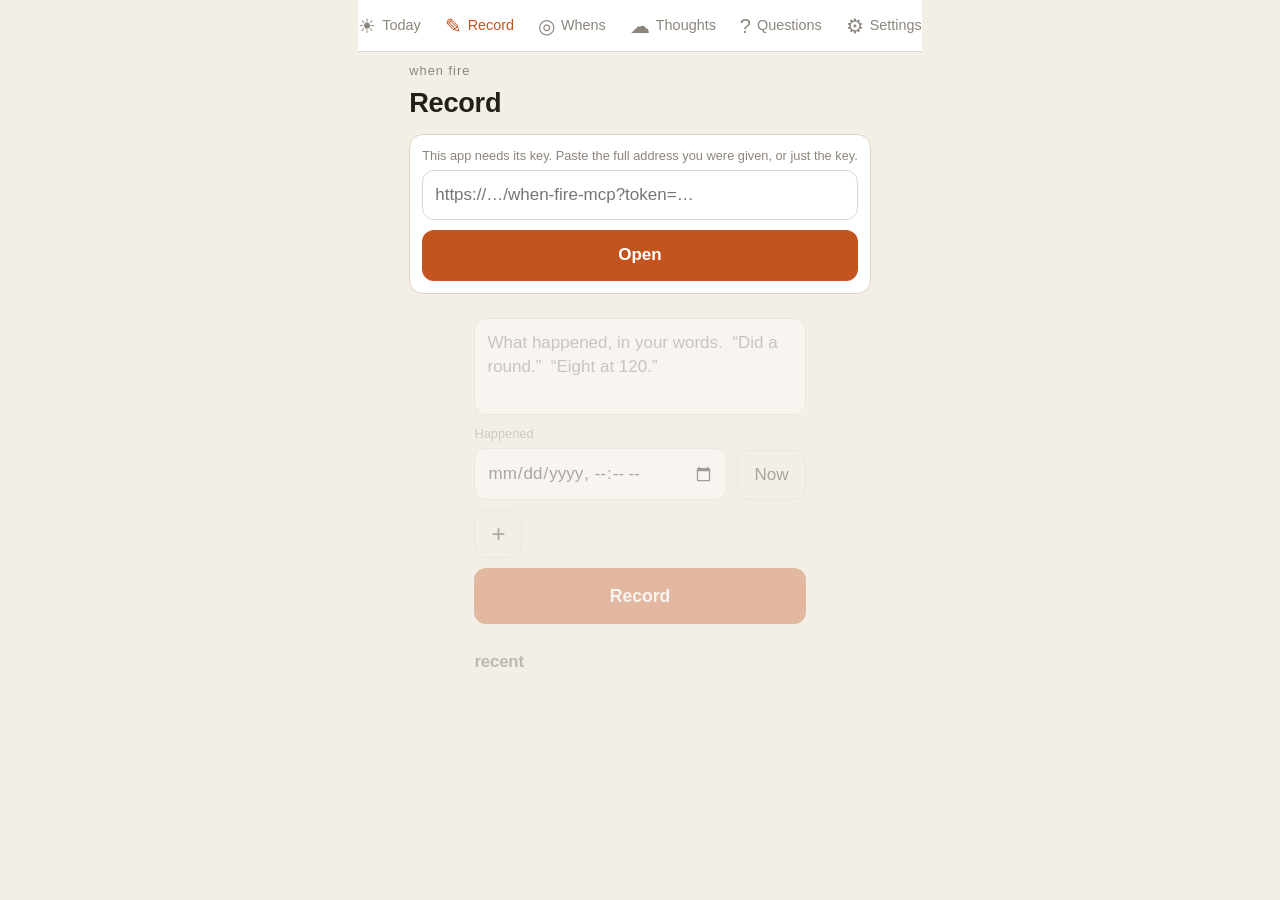
==== docs/index.html @ 35ed4a7f "when fire client: Today renders again (the day variable was declared after its first use) Tuesday, O" ====
<!doctype html>
<html lang="en">
<head>
  <meta charset="utf-8">
  <meta name="viewport" content="width=device-width, initial-scale=1, viewport-fit=cover">
  <title>when fire</title>
  <meta name="description" content="What I said I would do, and what happened.">
  <meta name="color-scheme" content="light dark">
  <meta name="theme-color" content="#f4efe6" media="(prefers-color-scheme: light)">
  <meta name="theme-color" content="#15191c" media="(prefers-color-scheme: dark)">
  <meta name="apple-mobile-web-app-capable" content="yes">
  <meta name="mobile-web-app-capable" content="yes">
  <meta name="apple-mobile-web-app-status-bar-style" content="default">
  <meta name="apple-mobile-web-app-title" content="when fire">
  <link rel="apple-touch-icon" href="./icon-512.png">
  <link rel="icon" href="./icon-512.png" type="image/png">
  <link rel="manifest" href="./manifest.webmanifest">
  <link rel="stylesheet" href="./styles.css?v=20261027a">
</head>
<body data-page="record">
  <header class="top">
    <a class="brand" href="./">when fire</a>
    <h1 class="title">Record</h1>
    <p id="status" class="status" hidden></p>
    <form id="key-form" class="form key" hidden>
      <label class="field">
        <span>This app needs its key.  Paste the full address you were given, or just the key.</span>
        <input id="key-input" type="text" autocapitalize="off" autocomplete="off" spellcheck="false" placeholder="https://…/when-fire-mcp?token=…">
      </label>
      <button type="submit" class="primary">Open</button>
    </form>
  </header>
  <main id="main">

    <section class="record">
      <form id="record-form" class="form">
        <label class="field">
          <span class="visually-hidden">What happened</span>
          <textarea id="said" rows="3" placeholder="What happened, in your words.  “Did a round.”  “Eight at 120.”" autocomplete="off" autocapitalize="sentences"></textarea>
        </label>
        <div class="row time">
          <label class="field grow">
            <span>Happened</span>
            <input id="happened" type="datetime-local">
          </label>
          <button id="now" type="button" class="ghost">Now</button>
        </div>
        <div class="row attach-row">
          <button id="plus" type="button" class="ghost plus" aria-haspopup="true" aria-expanded="false" aria-controls="attach-sheet">+</button>
          <div id="attach-sheet" class="sheet" hidden>
            <label class="sheet-row"><span>Camera</span><input id="pick-camera" type="file" accept="image/*" capture="environment"></label>
            <label class="sheet-row"><span>Photos</span><input id="pick-photos" type="file" accept="image/*"></label>
            <label class="sheet-row"><span>Files</span><input id="pick-files" type="file"></label>
          </div>
          <div id="attached" class="attached" hidden>
            <img id="thumb" class="thumb" alt="the picture to record" hidden>
            <span id="attached-name" class="attached-name"></span>
            <button id="clear-attachment" type="button" class="link">remove</button>
          </div>
        </div>
        <button id="record-btn" type="submit" class="primary big">Record</button>
      </form>
      <section id="pending" class="pending" hidden>
        <h3>Kept on this phone, not yet on the record</h3>
        <ul id="pending-list"></ul>
        <button id="retry" type="button" class="ghost">Send now</button>
      </section>
    </section>
    <section class="log-section" aria-labelledby="recent-h">
      <h2 id="recent-h">Recent</h2>
      <div id="log"></div>
      <p id="log-empty" class="empty" hidden>Nothing recorded yet.</p>
      <button id="log-more" type="button" class="ghost more" hidden>Earlier</button>
    </section>

  </main>
  <nav class="tabs" aria-label="Pages">
    <a href="./today.html" data-page="today"><span class="glyph">☀</span>Today</a>
    <a href="./" data-page="record"><span class="glyph">✎</span>Record</a>
    <a href="./whens.html" data-page="whens"><span class="glyph">◎</span>Whens</a>
    <a href="./thoughts.html" data-page="thoughts"><span class="glyph">☁</span>Thoughts</a>
    <a href="./questions.html" data-page="questions"><span class="glyph">?</span>Questions</a>
    <a href="./settings.html" data-page="settings"><span class="glyph">⚙</span>Settings</a>
  </nav>
  <script src="./app.js?v=20261027b"></script>
</body>
</html>
---- docs/styles.css ----
/* when fire, the web client.  Sunday, October 25, 2026.
   Calm, legible, one hand.  Paper in the light, slate in the dark; one ember for the thing that writes. */

:root {
  --bg: #f4efe6;
  --bg-2: #ffffff;
  --bg-3: #ebe4d8;
  --ink: #23201c;
  --ink-2: #5d574f;
  --ink-3: #8c857b;
  --line: #ddd5c8;
  --ember: #c4541f;
  --ember-ink: #ffffff;
  --met: #2f7d4f;
  --silence: #8c857b;
  --open: #9a6b12;
  --warn-bg: #fbe9d2;
  --ok-bg: #e2f1e6;
  --shadow: 0 1px 2px rgba(35, 32, 28, 0.06);
  --radius: 14px;
  --tabs-h: 64px;
  color-scheme: light dark;
}
@media (prefers-color-scheme: dark) {
  :root {
    --bg: #15191c;
    --bg-2: #1e2428;
    --bg-3: #262d32;
    --ink: #ebe6dd;
    --ink-2: #b4ada2;
    --ink-3: #7f7a72;
    --line: #2f373d;
    --ember: #e0683a;
    --ember-ink: #1a0f08;
    --met: #6cc48d;
    --silence: #8a847b;
    --open: #d5a23b;
    --warn-bg: #3a2a18;
    --ok-bg: #1d3326;
    --shadow: none;
  }
}

* { box-sizing: border-box; }
[hidden] { display: none !important; }
html { -webkit-text-size-adjust: 100%; }
body {
  margin: 0;
  background: var(--bg);
  color: var(--ink);
  font: 17px/1.45 -apple-system, BlinkMacSystemFont, "Segoe UI", Roboto, "Helvetica Neue", Arial, sans-serif;
  padding-bottom: calc(var(--tabs-h) + env(safe-area-inset-bottom) + 16px);
  min-height: 100vh;
}
a { color: inherit; }
button, input, select, textarea { font: inherit; color: inherit; }
h1, h2, h3 { font-weight: 600; letter-spacing: -0.01em; margin: 0; }
h2 { font-size: 1.05rem; color: var(--ink-2); text-transform: lowercase; margin: 22px 0 8px; }
h3 { font-size: 0.95rem; color: var(--ink-2); margin: 14px 0 6px; }
code { font: 0.85em ui-monospace, SFMono-Regular, Menlo, monospace; word-break: break-all; }
.visually-hidden { position: absolute; width: 1px; height: 1px; overflow: hidden; clip: rect(0 0 0 0); white-space: nowrap; }

/* the top */
.top { padding: calc(10px + env(safe-area-inset-top)) 16px 4px; }
.brand { display: block; font-size: 0.8rem; letter-spacing: 0.08em; text-transform: lowercase; color: var(--ink-3); text-decoration: none; }
.title { font-size: 1.7rem; margin-top: 2px; }
.status { margin: 10px 0 0; padding: 10px 12px; border-radius: 10px; background: var(--bg-3); font-size: 0.95rem; }
.status.ok { background: var(--ok-bg); }
.status.warn { background: var(--warn-bg); }

main { padding: 8px 16px 24px; max-width: 720px; margin: 0 auto; }
main.locked > *:not(.key) { opacity: 0.35; pointer-events: none; }
.lead { color: var(--ink-2); font-size: 0.95rem; margin: 4px 0 12px; }
.hint { color: var(--ink-2); font-size: 0.9rem; }
.hint.small { font-size: 0.8rem; color: var(--ink-3); margin-top: 32px; }
.empty { color: var(--ink-3); font-style: italic; }
.meta { color: var(--ink-3); font-size: 0.82rem; }
.footnote { color: var(--ink-3); font-size: 0.82rem; }
.k { color: var(--ink-3); }

/* forms */
.form { display: flex; flex-direction: column; gap: 10px; }
.form.inline { flex-direction: row; align-items: flex-end; gap: 10px; }
.form.key { margin-top: 12px; padding: 12px; border-radius: var(--radius); background: var(--bg-2); border: 1px solid var(--line); }
.field { display: flex; flex-direction: column; gap: 4px; }
.field > span { font-size: 0.8rem; color: var(--ink-3); }
.field.grow { flex: 1; }
.row { display: flex; gap: 10px; align-items: flex-end; }
input[type="text"], input[type="number"], input[type="datetime-local"], select, textarea {
  width: 100%; padding: 12px 12px; border-radius: 12px; border: 1px solid var(--line); background: var(--bg-2); color: var(--ink);
  -webkit-appearance: none; appearance: none;
}
input[type="datetime-local"] { min-height: 48px; }
input[type="datetime-local"].touched { border-color: var(--ember); }
textarea { resize: none; min-height: 96px; line-height: 1.4; }
select { background-image: linear-gradient(45deg, transparent 50%, var(--ink-3) 50%), linear-gradient(135deg, var(--ink-3) 50%, transparent 50%); background-position: calc(100% - 18px) 55%, calc(100% - 13px) 55%; background-size: 5px 5px, 5px 5px; background-repeat: no-repeat; padding-right: 36px; }
button, .button { cursor: pointer; border: 1px solid var(--line); background: var(--bg-2); color: var(--ink); padding: 12px 16px; border-radius: 12px; min-height: 48px; }
button.primary { background: var(--ember); color: var(--ember-ink); border-color: transparent; font-weight: 600; }
button.primary.big { font-size: 1.1rem; min-height: 56px; }
button.ghost, .button.ghost { background: transparent; }
button.small { min-height: 40px; padding: 8px 14px; font-size: 0.95rem; }
button.link { border: 0; background: none; padding: 0; min-height: 0; color: var(--ink-2); text-decoration: underline; font-size: 0.9rem; }
button:disabled { opacity: 0.6; cursor: default; }
label.file { display: inline-flex; align-items: center; justify-content: center; }
label.file input { position: absolute; width: 1px; height: 1px; opacity: 0; }
.thumb { width: 72px; height: 72px; object-fit: cover; border-radius: 10px; border: 1px solid var(--line); }
.toggle { display: inline-flex; gap: 8px; align-items: center; font-size: 0.9rem; color: var(--ink-2); margin: 4px 0 12px; }
.toggle input { width: 18px; height: 18px; accent-color: var(--ember); }

/* the record page */
.record { padding: 12px 0 4px; }
.pending { margin-top: 14px; padding: 12px; border-radius: var(--radius); background: var(--warn-bg); }
.pending h3 { margin-top: 0; }
.pending ul { margin: 0 0 10px; padding-left: 18px; }
.pending li { display: flex; flex-direction: column; }

/* the log */
.day h3 { position: sticky; top: 0; background: var(--bg); padding: 6px 0; z-index: 1; }
.facts { list-style: none; margin: 0; padding: 0; }
.fact { padding: 10px 0; border-bottom: 1px solid var(--line); }
.fact .line { display: grid; grid-template-columns: 5.2em 1fr; gap: 10px; align-items: baseline; }
.fact time { font-variant-numeric: tabular-nums; color: var(--ink-2); font-size: 0.95rem; }
.fact .words { white-space: pre-wrap; overflow-wrap: anywhere; }
.fact .meta { padding-left: calc(5.2em + 10px); display: flex; flex-wrap: wrap; gap: 8px; margin-top: 2px; }
.fact.corrected .words { color: var(--ink-3); }
.fact.other .words { color: var(--ink-2); }
.badge { display: inline-block; padding: 1px 8px; border-radius: 999px; background: var(--bg-3); color: var(--ink-2); font-size: 0.78rem; }
.about { color: var(--ink-3); font-size: 0.82rem; }

/* whens */
.when { background: var(--bg-2); border: 1px solid var(--line); border-radius: var(--radius); padding: 14px 16px; margin: 0 0 12px; box-shadow: var(--shadow); }
.when .words { margin: 0 0 6px; font-size: 1.02rem; white-space: pre-wrap; }
.when .cond, .when .because { margin: 2px 0; color: var(--ink-2); font-size: 0.92rem; }
.when .reading { margin: 10px 0 4px; font-weight: 600; font-size: 0.95rem; }
.when .reading .meta { font-weight: 400; }
.reading.met { color: var(--met); }
.reading.silence { color: var(--silence); }
.reading.open { color: var(--open); }
.when.crisp { border-style: dashed; }
.bundle { margin-bottom: 16px; }
.bundle > .when { border-color: var(--ember); border-width: 1px; }
.members { padding-left: 14px; border-left: 2px solid var(--line); margin-left: 8px; }
.members .when { margin-top: 10px; }
.stands { margin-top: 8px; font-size: 0.92rem; }
.stands summary { cursor: pointer; color: var(--ink-2); }
.stands p { margin: 6px 0 0; color: var(--ink-2); }
.ended { margin-top: 24px; opacity: 0.8; }

/* thoughts */
.thought { background: var(--bg-2); border: 1px solid var(--line); border-radius: var(--radius); padding: 14px 16px; margin: 0 0 12px; }
.thought h3 { margin: 0 0 6px; }
.thought p { margin: 0 0 6px; white-space: pre-wrap; }
.thought.day { border-left: 4px solid var(--ember); }
.thought.episode { border-left: 4px solid var(--line); }
.thought.when { border-left: 4px solid var(--open); }
.thought.note { background: transparent; border-style: dashed; }

/* questions and outbox */
.question, .task { background: var(--bg-2); border: 1px solid var(--line); border-radius: var(--radius); padding: 14px 16px; margin: 0 0 12px; }
.question .words { margin: 0 0 6px; }
.question textarea { margin: 10px 0; min-height: 64px; }
.question.quiet { background: transparent; }
.task h3 { margin: 0 0 8px; text-transform: lowercase; }
.task .page { white-space: pre-wrap; font: inherit; margin: 0 0 8px; overflow-wrap: anywhere; }

/* settings */
.health { margin: 0; display: grid; gap: 6px; }
.health .row { display: grid; grid-template-columns: 1fr 1.4fr; gap: 10px; align-items: baseline; padding: 6px 0; border-bottom: 1px solid var(--line); }
.health dt { color: var(--ink-3); font-size: 0.9rem; }
.health dd { margin: 0; overflow-wrap: anywhere; }


/* the tabs: the bar along the bottom, one glyph and a word per page */
.tabs {
  position: fixed; left: 0; right: 0; bottom: 0; height: calc(var(--tabs-h) + env(safe-area-inset-bottom));
  padding-bottom: env(safe-area-inset-bottom);
  display: grid; grid-template-columns: repeat(6, 1fr);
  background: var(--bg-2); border-top: 1px solid var(--line);
}
.tabs a { display: flex; flex-direction: column; align-items: center; justify-content: center; gap: 2px; text-decoration: none; color: var(--ink-3); font-size: 0.72rem; }
.tabs a .glyph { font-size: 1.25rem; line-height: 1; }
.tabs a[aria-current="page"] { color: var(--ember); }

/* the plus and its sheet */
.attach-row { position: relative; align-items: center; }
.plus { width: 48px; min-width: 48px; font-size: 1.5rem; line-height: 1; padding: 0; }
.sheet { position: absolute; left: 0; top: 54px; z-index: 5; min-width: 200px; background: var(--bg-2); border: 1px solid var(--line); border-radius: 14px; box-shadow: 0 8px 28px rgba(0, 0, 0, 0.18); overflow: hidden; }
.sheet-row { display: flex; align-items: center; padding: 14px 18px; border-bottom: 1px solid var(--line); cursor: pointer; font-size: 1rem; }
.sheet-row:last-child { border-bottom: 0; }
.sheet-row:active { background: var(--bg-3); }
.sheet-row input { position: absolute; width: 1px; height: 1px; opacity: 0; }
.attached { display: flex; align-items: center; gap: 10px; }
.attached-name { color: var(--ink-2); font-size: 0.9rem; }

/* paging */
.more { display: block; margin: 14px auto 0; }

@media (min-width: 720px) {
  .top, main { max-width: 720px; margin-left: auto; margin-right: auto; }
  .tabs { position: sticky; top: 0; bottom: auto; border-top: 0; border-bottom: 1px solid var(--line); max-width: 720px; margin: 0 auto; height: 52px; grid-template-columns: repeat(6, auto); justify-content: center; gap: 24px; }
  .tabs a { flex-direction: row; gap: 6px; font-size: 0.9rem; }
  body { padding-bottom: 24px; display: flex; flex-direction: column; }
  .tabs { order: -1; }
}

/* today: the routine in clock order */
.routine { margin: 0 0 18px; }
.routine h2 { font-size: 1rem; color: var(--ink-2); margin: 0 0 8px; }
.step { display: grid; grid-template-columns: 58px 1fr auto; gap: 10px; align-items: center; background: var(--bg-2); border: 1px solid var(--line); border-radius: var(--radius); padding: 12px 14px; margin: 0 0 8px; box-shadow: var(--shadow); }
.step.off-day { opacity: 0.55; }
.step.done { border-color: var(--met); }
.step.flash { outline: 2px solid var(--ember); }
.step .clock { font-variant-numeric: tabular-nums; color: var(--ink-2); font-size: 0.95rem; }
.step .words { margin: 0; font-size: 1rem; }
.step .state { margin: 2px 0 0; font-size: 0.82rem; color: var(--ink-3); }
.step .state.met { color: var(--met); }
.step .state.silence { color: var(--silence); }

/* notes on today: a note under a step, and the day's note box */
.step { grid-template-columns: 58px 1fr auto; }
.step .acts { display: flex; flex-direction: column; gap: 6px; align-items: stretch; }
.step .acts button.note { font-size: 0.78rem; }
.step-note { grid-column: 1 / -1; display: flex; flex-direction: column; gap: 6px; margin-top: 4px; }
.step-note textarea { width: 100%; box-sizing: border-box; }
.note-form { margin: 18px 0 0; display: flex; flex-direction: column; gap: 8px; }
.note-form textarea { width: 100%; box-sizing: border-box; }
.question .row { display: flex; gap: 8px; align-items: center; }
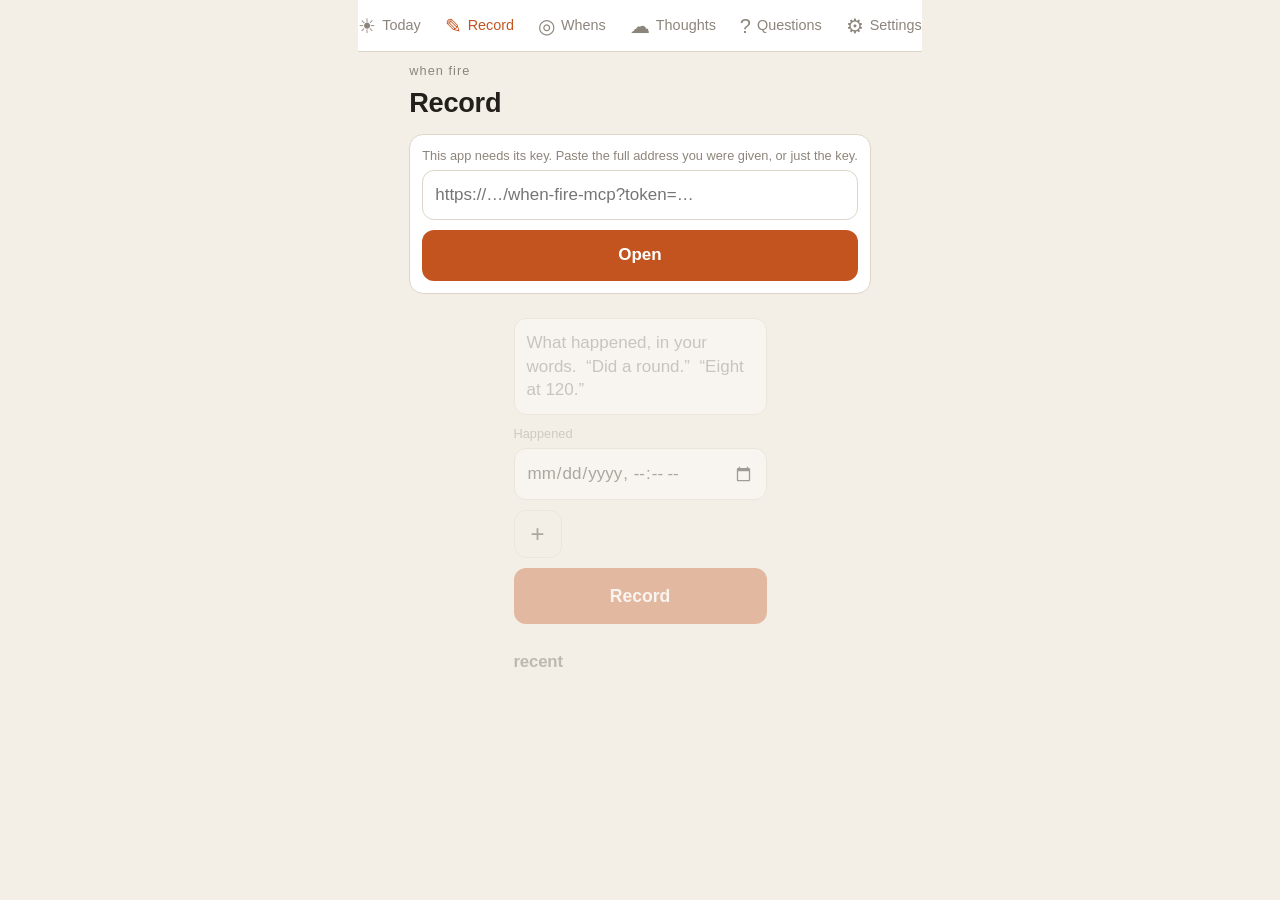
==== commit 81e94bae: "when fire client: the day as one list with three check-ins, one Done and a note box on every step, A" ====
--- a/docs/index.html
+++ b/docs/index.html
@@ -15,7 +15,7 @@
   <link rel="apple-touch-icon" href="./icon-512.png">
   <link rel="icon" href="./icon-512.png" type="image/png">
   <link rel="manifest" href="./manifest.webmanifest">
-  <link rel="stylesheet" href="./styles.css?v=20261027a">
+  <link rel="stylesheet" href="./styles.css?v=20261126a">
 </head>
 <body data-page="record">
   <header class="top">
@@ -43,14 +43,12 @@
             <span>Happened</span>
             <input id="happened" type="datetime-local">
           </label>
-          <button id="now" type="button" class="ghost">Now</button>
         </div>
         <div class="row attach-row">
           <button id="plus" type="button" class="ghost plus" aria-haspopup="true" aria-expanded="false" aria-controls="attach-sheet">+</button>
           <div id="attach-sheet" class="sheet" hidden>
             <label class="sheet-row"><span>Camera</span><input id="pick-camera" type="file" accept="image/*" capture="environment"></label>
-            <label class="sheet-row"><span>Photos</span><input id="pick-photos" type="file" accept="image/*"></label>
-            <label class="sheet-row"><span>Files</span><input id="pick-files" type="file"></label>
+            <label class="sheet-row"><span>📎 Attachments</span><input id="pick-files" type="file"></label>
           </div>
           <div id="attached" class="attached" hidden>
             <img id="thumb" class="thumb" alt="the picture to record" hidden>
@@ -82,6 +80,6 @@
     <a href="./questions.html" data-page="questions"><span class="glyph">?</span>Questions</a>
     <a href="./settings.html" data-page="settings"><span class="glyph">⚙</span>Settings</a>
   </nav>
-  <script src="./app.js?v=20261027b"></script>
+  <script src="./app.js?v=20261126a"></script>
 </body>
 </html>
--- a/docs/styles.css
+++ b/docs/styles.css
@@ -115,7 +115,7 @@
 .pending li { display: flex; flex-direction: column; }
 
 /* the log */
-.day h3 { position: sticky; top: 0; background: var(--bg); padding: 6px 0; z-index: 1; }
+.day h3 { position: sticky; top: 0; background: var(--bg); padding: 6px 0; z-index: 1; }   /* the bar is above it: a heading slides under the bar, never over it (Stacy, October 25) */
 .facts { list-style: none; margin: 0; padding: 0; }
 .fact { padding: 10px 0; border-bottom: 1px solid var(--line); }
 .fact .line { display: grid; grid-template-columns: 5.2em 1fr; gap: 10px; align-items: baseline; }
@@ -172,6 +172,7 @@
 
 /* the tabs: the bar along the bottom, one glyph and a word per page */
 .tabs {
+  z-index: 20;
   position: fixed; left: 0; right: 0; bottom: 0; height: calc(var(--tabs-h) + env(safe-area-inset-bottom));
   padding-bottom: env(safe-area-inset-bottom);
   display: grid; grid-template-columns: repeat(6, 1fr);
@@ -190,7 +191,7 @@
 .sheet-row:active { background: var(--bg-3); }
 .sheet-row input { position: absolute; width: 1px; height: 1px; opacity: 0; }
 .attached { display: flex; align-items: center; gap: 10px; }
-.attached-name { color: var(--ink-2); font-size: 0.9rem; }
+.attached-name { color: var(--ink-2); font-size: 0.9rem; min-width: 0; overflow-wrap: anywhere; }
 
 /* paging */
 .more { display: block; margin: 14px auto 0; }
@@ -225,3 +226,30 @@
 .note-form { margin: 18px 0 0; display: flex; flex-direction: column; gap: 8px; }
 .note-form textarea { width: 100%; box-sizing: border-box; }
 .question .row { display: flex; gap: 8px; align-items: center; }
+
+/* today, November 26, 2026: the day in stretches, one Done and an open note box on every step, last time */
+.stretch { margin: 0 0 20px; }
+.stretch-head { display: flex; align-items: center; justify-content: space-between; gap: 10px; margin: 0 0 8px; }
+.stretch-head h2 { font-size: 1rem; color: var(--ink-2); margin: 0; }
+.stretch-head .when-at { color: var(--ink-3); font-weight: normal; }
+.stretch-head .state { margin: 0; }
+.stretch.tonight .step { opacity: 0.7; }
+.stretch[data-when].flash { outline: 2px solid var(--ember); border-radius: var(--radius); padding: 6px; }
+.step { grid-template-columns: 58px 1fr auto; align-items: start; }
+.step .body { min-width: 0; }
+.step .step-words { width: 100%; box-sizing: border-box; margin-top: 6px; min-height: 30px; resize: none; font-size: 0.9rem; padding: 4px 8px; background: transparent; border: 1px dashed var(--line); border-radius: 8px; color: var(--ink); }
+.step .step-words:focus { border-style: solid; background: var(--bg); }
+.step.last-night .clock::after { content: " ·"; color: var(--ink-3); }
+.last-time { margin: 24px 0 0; }
+.last-time h2 { font-size: 1rem; color: var(--ink-2); margin: 0 0 8px; }
+.last-time details { background: var(--bg-2); border: 1px solid var(--line); border-radius: var(--radius); padding: 8px 12px; margin: 0 0 6px; }
+.last-time summary { cursor: pointer; }
+.last-time .k { text-transform: capitalize; }
+.last-time ul { margin: 6px 0 0; padding-left: 18px; font-size: 0.9rem; }
+.last-time li .k { text-transform: none; }
+.caps .cap-row { display: grid; grid-template-columns: 1fr auto; grid-template-areas: "k spent" "meta meta" "input save"; gap: 4px 8px; align-items: center; padding: 8px 0; border-bottom: 1px solid var(--line); }
+.caps .cap-row .k { grid-area: k; text-transform: capitalize; }
+.caps .cap-row .spent { grid-area: spent; color: var(--ink-3); font-size: 0.85rem; }
+.caps .cap-row .meta { grid-area: meta; }
+.caps .cap-row input { grid-area: input; width: 100%; box-sizing: border-box; }
+.caps .cap-row button { grid-area: save; }
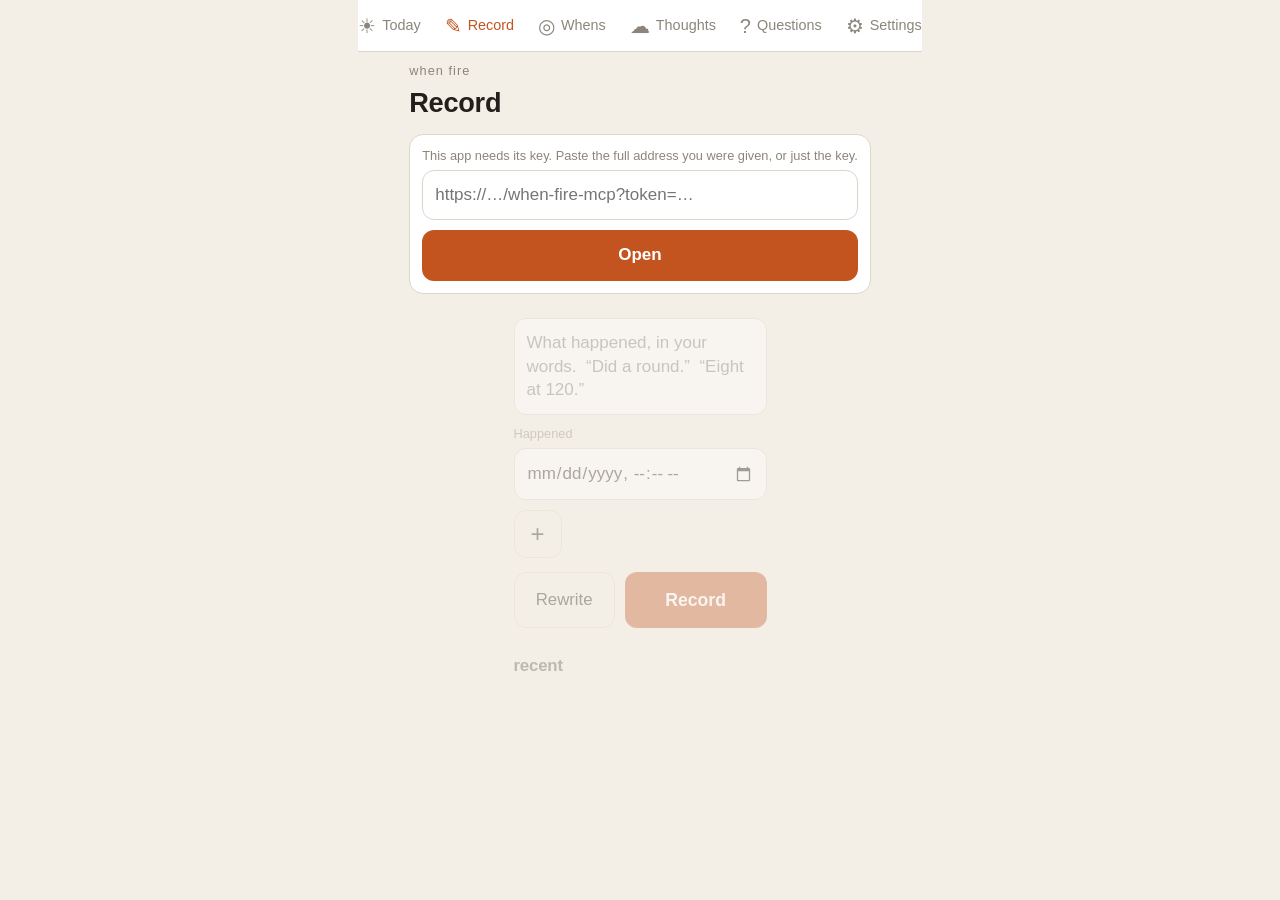
==== commit eedf2af2: "when fire client: Rewrite beside Record, the dictation fixed and kept with the fact; a ? cell reache" ====
--- a/docs/index.html
+++ b/docs/index.html
@@ -15,7 +15,7 @@
   <link rel="apple-touch-icon" href="./icon-512.png">
   <link rel="icon" href="./icon-512.png" type="image/png">
   <link rel="manifest" href="./manifest.webmanifest">
-  <link rel="stylesheet" href="./styles.css?v=20261126a">
+  <link rel="stylesheet" href="./styles.css?v=20261126f">
 </head>
 <body data-page="record">
   <header class="top">
@@ -54,15 +54,25 @@
             <img id="thumb" class="thumb" alt="the picture to record" hidden>
             <span id="attached-name" class="attached-name"></span>
             <button id="clear-attachment" type="button" class="link">remove</button>
+            <label class="toggle small page-toggle"><input id="is-page" type="checkbox"> a page of the log: read it into a table for me to check</label>
           </div>
         </div>
-        <button id="record-btn" type="submit" class="primary big">Record</button>
+        <div class="row buttons">
+          <button id="rewrite-btn" type="button" class="ghost big" title="Fix the dictation: names, homophones, split words.  Nothing added.">Rewrite</button>
+          <button id="record-btn" type="submit" class="primary big">Record</button>
+        </div>
+        <p id="rewrite-note" class="hint small" hidden></p>
       </form>
       <section id="pending" class="pending" hidden>
         <h3>Kept on this phone, not yet on the record</h3>
         <ul id="pending-list"></ul>
         <button id="retry" type="button" class="ghost">Send now</button>
       </section>
+    </section>
+    <section id="pages" class="pages" hidden aria-labelledby="pages-h">
+      <h2 id="pages-h">Pages to check</h2>
+      <p class="hint">The reader's table under each picture.  Fix any cell (a ? is one it could not read), then Record: the workout goes on the record citing the page, and the session reads met.</p>
+      <div id="pages-list"></div>
     </section>
     <section class="log-section" aria-labelledby="recent-h">
       <h2 id="recent-h">Recent</h2>
@@ -80,6 +90,6 @@
     <a href="./questions.html" data-page="questions"><span class="glyph">?</span>Questions</a>
     <a href="./settings.html" data-page="settings"><span class="glyph">⚙</span>Settings</a>
   </nav>
-  <script src="./app.js?v=20261126a"></script>
+  <script src="./app.js?v=20261126f"></script>
 </body>
 </html>
--- a/docs/styles.css
+++ b/docs/styles.css
@@ -163,8 +163,20 @@
 .task h3 { margin: 0 0 8px; text-transform: lowercase; }
 .task .page { white-space: pre-wrap; font: inherit; margin: 0 0 8px; overflow-wrap: anywhere; }
 
-/* settings */
+/* settings: each part folds (Stacy, November 26: "The top part of settings is huge ... a lot of scrolling") */
+.fold { border-bottom: 1px solid var(--line); }
+.fold summary { display: flex; align-items: baseline; gap: 10px; cursor: pointer; padding: 14px 0; list-style: none; }
+.fold summary::-webkit-details-marker { display: none; }
+.fold summary h2 { margin: 0; flex: none; }
+.fold summary .gist { color: var(--ink-3); font-size: 0.85rem; min-width: 0; flex: 1; overflow: hidden; text-overflow: ellipsis; white-space: nowrap; }
+.fold summary::after { content: "›"; color: var(--ink-3); font-size: 1.2rem; line-height: 1; transition: transform 0.15s; flex: none; }
+.fold[open] summary::after { transform: rotate(90deg); }
+.fold > :not(summary) { margin-bottom: 14px; }
+.fold .hint:first-of-type { margin-top: 0; }
 .health { margin: 0; display: grid; gap: 6px; }
+.health .errs summary { cursor: pointer; }
+.health .errs ul { margin: 6px 0 0; padding-left: 18px; font-size: 0.85rem; color: var(--ink-2); }
+.health .errs li { margin: 4px 0; overflow-wrap: anywhere; }
 .health .row { display: grid; grid-template-columns: 1fr 1.4fr; gap: 10px; align-items: baseline; padding: 6px 0; border-bottom: 1px solid var(--line); }
 .health dt { color: var(--ink-3); font-size: 0.9rem; }
 .health dd { margin: 0; overflow-wrap: anywhere; }
@@ -239,7 +251,6 @@
 .step .body { min-width: 0; }
 .step .step-words { width: 100%; box-sizing: border-box; margin-top: 6px; min-height: 30px; resize: none; font-size: 0.9rem; padding: 4px 8px; background: transparent; border: 1px dashed var(--line); border-radius: 8px; color: var(--ink); }
 .step .step-words:focus { border-style: solid; background: var(--bg); }
-.step.last-night .clock::after { content: " ·"; color: var(--ink-3); }
 .last-time { margin: 24px 0 0; }
 .last-time h2 { font-size: 1rem; color: var(--ink-2); margin: 0 0 8px; }
 .last-time details { background: var(--bg-2); border: 1px solid var(--line); border-radius: var(--radius); padding: 8px 12px; margin: 0 0 6px; }
@@ -253,3 +264,99 @@
 .caps .cap-row .meta { grid-area: meta; }
 .caps .cap-row input { grid-area: input; width: 100%; box-sizing: border-box; }
 .caps .cap-row button { grid-area: save; }
+
+/* Undo on a done step: small and quiet, under Again (November 26) */
+.step .acts button.undo { font-size: 0.78rem; opacity: 0.8; }
+/* a pack: the label, and a bubble with everything in it on a tap */
+.step .bubble summary { list-style: none; display: flex; gap: 8px; align-items: baseline; cursor: pointer; }
+.step .bubble summary::-webkit-details-marker { display: none; }
+.step .bubble .count { color: var(--ink-3); font-size: 0.78rem; white-space: nowrap; }
+.step .bubble .count::after { content: " ›"; }
+.step .bubble[open] .count::after { content: " ⌄"; }
+.step .bubble ul { margin: 8px 0 2px; padding: 8px 12px 8px 26px; background: var(--bg-3); border-radius: 10px; font-size: 0.9rem; color: var(--ink-2); }
+.step .bubble li { margin: 2px 0; }
+
+/* The push of November 26, 2026, evening.  Last night's steps in dusk (Stacy, 8:05 PM: "a gray or a sunset color or
+   something the represents dusk from last night as opposed to dawn today"): a band at the left, a tinted ground, the
+   words "last night" in the dusk's own color.  Today's steps keep the dawn look. */
+:root { --dusk: #6b4c7a; --dusk-2: #c4541f; --dusk-bg: rgba(107, 76, 122, 0.10); }
+@media (prefers-color-scheme: dark) { :root { --dusk: #b48ac7; --dusk-2: #e0683a; --dusk-bg: rgba(180, 138, 199, 0.14); } }
+.step.last-night { background: linear-gradient(90deg, var(--dusk-bg), var(--bg-2) 55%); border-left: 5px solid var(--dusk); border-image: linear-gradient(180deg, var(--dusk), var(--dusk-2)) 1; border-right: 1px solid var(--line); border-top: 1px solid var(--line); border-bottom: 1px solid var(--line); border-radius: var(--radius); }
+.step.last-night .clock { color: var(--dusk); }
+.step.last-night .clock::after { content: " ☾"; color: var(--dusk); }
+.step.last-night .state { color: var(--dusk); }
+
+/* The sitting: the line at the top of Today, the whole on Thoughts. */
+.sitting { margin: 0 0 16px; padding: 14px 16px; background: var(--bg-2); border: 1px solid var(--line); border-radius: var(--radius); box-shadow: var(--shadow); }
+.sitting .k { color: var(--ink-3); font-size: 0.78rem; letter-spacing: 0.02em; text-transform: uppercase; }
+.sitting .line { margin: 4px 0 6px; font-size: 1.08rem; line-height: 1.45; }
+.sitting .meta { margin: 0 0 4px; }
+.sitting .areas-touched { color: var(--ember); }
+.sitting .sitting-more p { margin: 8px 0 0; font-size: 0.95rem; line-height: 1.45; color: var(--ink-2); }
+.sitting .sitting-more .k { text-transform: none; letter-spacing: 0; font-size: 0.95rem; color: var(--ink-3); }
+.sitting .runners ol { margin: 4px 0 0; padding-left: 20px; font-size: 0.92rem; color: var(--ink-2); }
+.sitting .runners li { margin: 4px 0; }
+.sitting .bubble summary { list-style: none; cursor: pointer; margin-top: 4px; }
+.sitting .bubble summary::-webkit-details-marker { display: none; }
+.sitting .bubble .count { color: var(--ink-3); font-size: 0.82rem; }
+.sitting .bubble .count::after { content: " ›"; }
+.sitting .bubble[open] .count::after { content: " ⌄"; }
+.sitting.full h2 { margin: 0; font-size: 1rem; color: var(--ink-2); }
+.row.between { display: flex; align-items: center; justify-content: space-between; gap: 10px; }
+
+/* The eight areas. */
+.areas h2 { font-size: 1rem; color: var(--ink-2); margin: 18px 0 4px; }
+.area { background: var(--bg-2); border: 1px solid var(--line); border-radius: var(--radius); padding: 12px 14px; margin: 0 0 8px; box-shadow: var(--shadow); }
+.area.quiet { opacity: 0.72; }
+.area-head { display: flex; align-items: baseline; justify-content: space-between; }
+.area-name { font-size: 1.02rem; }
+.area-score { font-variant-numeric: tabular-nums; font-size: 1.5rem; color: var(--ember); }
+.area-score.none { color: var(--ink-3); font-size: 1.1rem; }
+.area .meta { margin: 2px 0 6px; }
+.trend { display: flex; gap: 3px; align-items: flex-end; height: 28px; margin: 4px 0 8px; }
+.trend .bar { flex: 1; background: var(--met); border-radius: 2px 2px 0 0; min-height: 2px; opacity: 0.85; }
+.trend .bar.empty { background: var(--line); }
+.area .bubble summary { list-style: none; cursor: pointer; }
+.area .bubble summary::-webkit-details-marker { display: none; }
+.area .bubble .count { color: var(--ink-3); font-size: 0.82rem; }
+.area .bubble .count::after { content: " ›"; }
+.area .bubble[open] .count::after { content: " ⌄"; }
+.area .bubble ul { margin: 6px 0 4px; padding: 6px 12px 6px 22px; background: var(--bg-3); border-radius: 10px; font-size: 0.88rem; color: var(--ink-2); }
+.area .bubble li.met { color: var(--met); }
+.area .bubble li.silence { color: var(--silence); }
+.own { display: flex; gap: 3px; align-items: center; flex-wrap: nowrap; margin-top: 6px; }
+.own .k { margin-right: 4px; color: var(--ink-3); font-size: 0.78rem; }
+button.tiny { font-size: 0.82rem; padding: 0; min-width: 25px; min-height: 30px; flex: 1 1 0; border-radius: 8px; border: 1px solid var(--line); background: var(--bg); color: var(--ink-2); }
+button.tiny.on { background: var(--ember); border-color: var(--ember); color: #fff; }
+button.link.tiny { border: 0; background: none; min-width: 0; min-height: 0; flex: none; padding: 2px 4px; color: var(--ember); }
+
+/* Pages to check: the picture on top, the table under it, every cell his. */
+.pages h2 { font-size: 1rem; color: var(--ink-2); margin: 18px 0 4px; }
+.page { background: var(--bg-2); border: 1px solid var(--line); border-radius: var(--radius); padding: 12px 14px; margin: 0 0 10px; box-shadow: var(--shadow); }
+.page-picture { display: block; width: 100%; max-height: 60vh; object-fit: contain; border-radius: 10px; background: var(--bg-3); }
+.page-head { gap: 8px; flex-wrap: wrap; }
+.page-head .field { flex: 1 1 100px; }
+.page-head input { width: 100%; box-sizing: border-box; }
+.page-table { width: 100%; border-collapse: collapse; margin: 8px 0 4px; font-size: 0.9rem; }
+.page-table th { text-align: left; font-weight: normal; color: var(--ink-3); font-size: 0.78rem; padding: 2px 4px; }
+.page-table td { vertical-align: top; padding: 4px 4px; border-top: 1px solid var(--line); }
+.page-table input { width: 100%; box-sizing: border-box; padding: 5px 6px; font-size: 0.9rem; border: 1px solid var(--line); border-radius: 6px; background: var(--bg); color: var(--ink); }
+.page-table input.narrow { width: 58px; }
+.page-table .sets { display: flex; flex-wrap: wrap; gap: 4px; }
+.page-table .sets input.set { width: 72px; font-variant-numeric: tabular-nums; }
+.page-table input.unread { border-color: var(--open); background: rgba(154, 107, 18, 0.08); }
+.unclear { margin: 4px 0 0; font-size: 0.8rem; color: var(--open); }
+.page-unclear { margin-top: 8px; }
+.page-toggle { display: block; margin-top: 6px; font-size: 0.85rem; }
+
+/* The night of November 26, 2026: Rewrite beside Record, and the day's weight on Today. */
+.row.buttons { align-items: stretch; margin-top: 4px; }
+.row.buttons button { flex: 1; }
+.row.buttons button.ghost.big { font-size: 1.05rem; min-height: 56px; }
+.row.buttons button.primary.big { flex: 1.6; }
+#rewrite-note { margin-top: 8px; }
+#rewrite-note button.link { margin-left: 6px; }
+.weight { margin: 0 0 14px; padding: 10px 14px; background: var(--bg-2); border: 1px solid var(--line); border-radius: var(--radius); font-size: 0.95rem; }
+.weight .k { color: var(--ink-3); font-size: 0.78rem; letter-spacing: 0.02em; text-transform: uppercase; margin-right: 6px; }
+.weight .big { font-size: 1.15rem; font-weight: 600; }
+.weight .meta { display: block; margin-top: 2px; }
